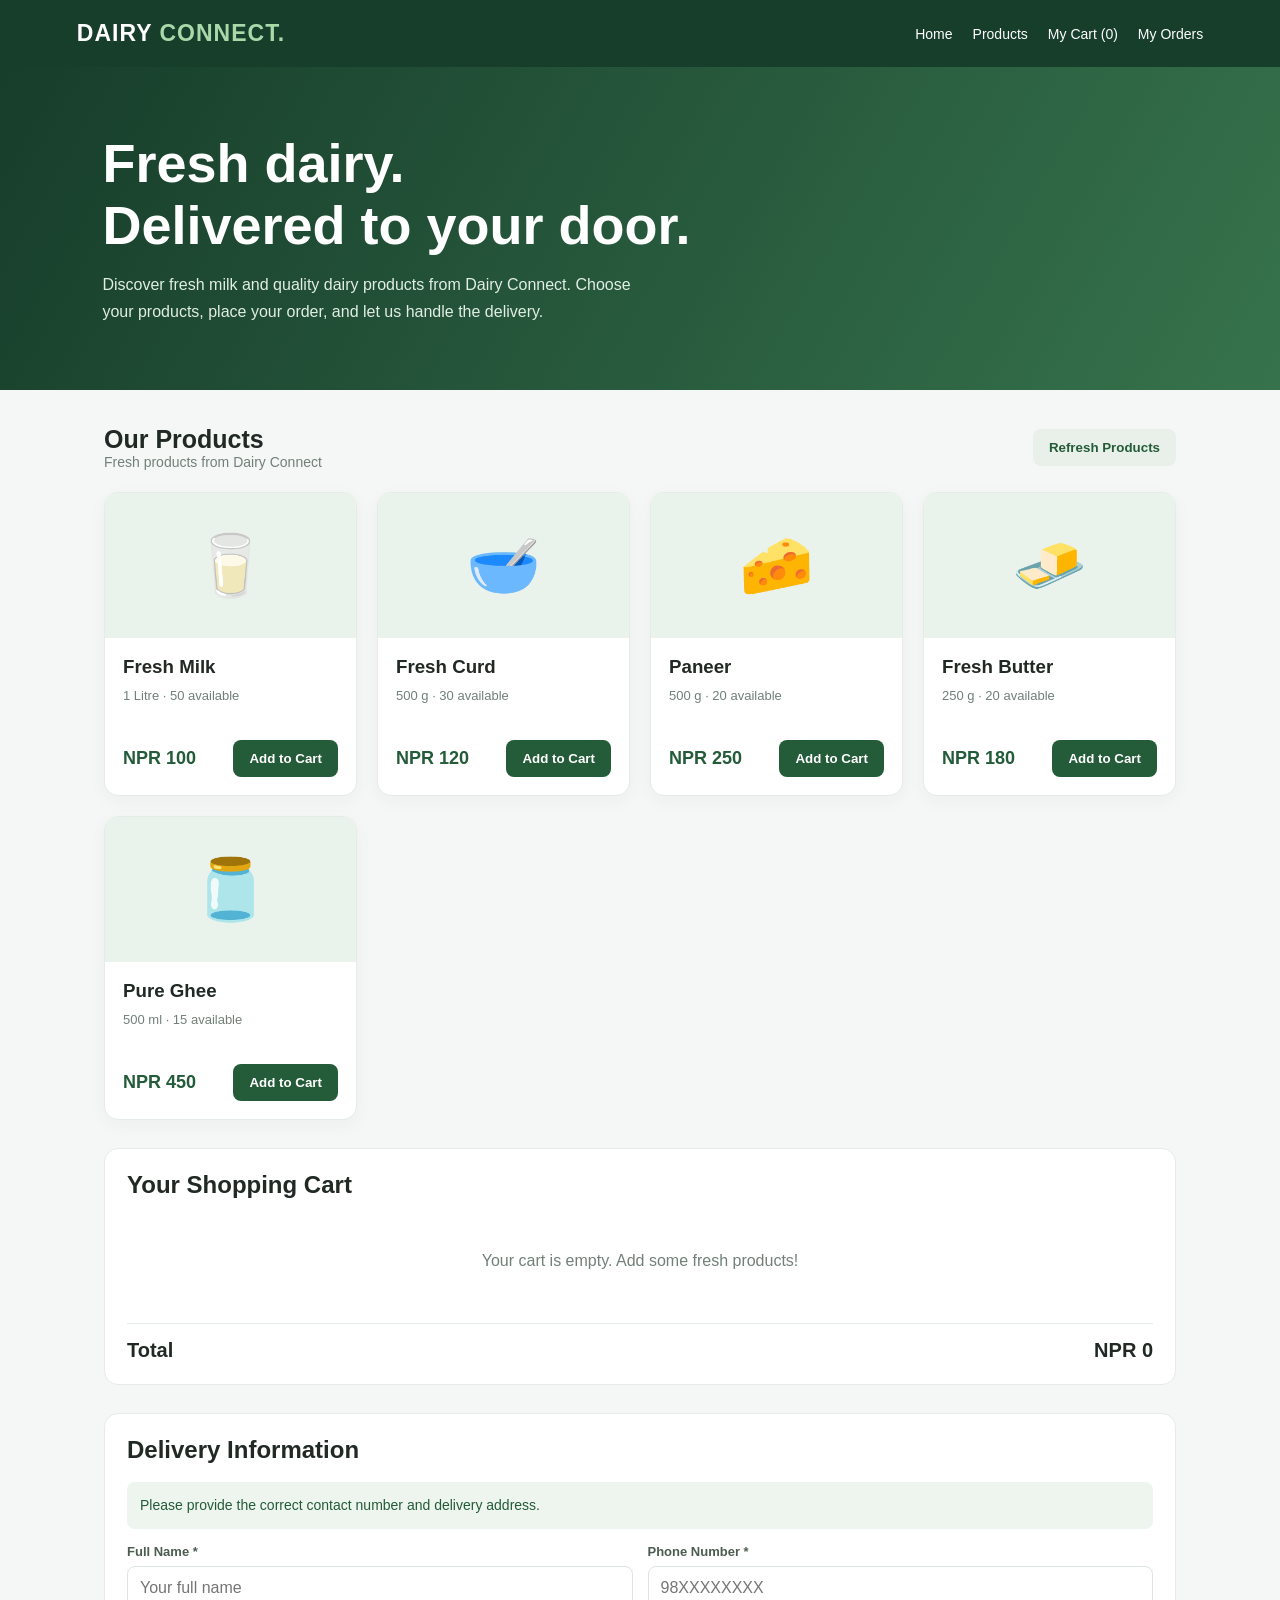
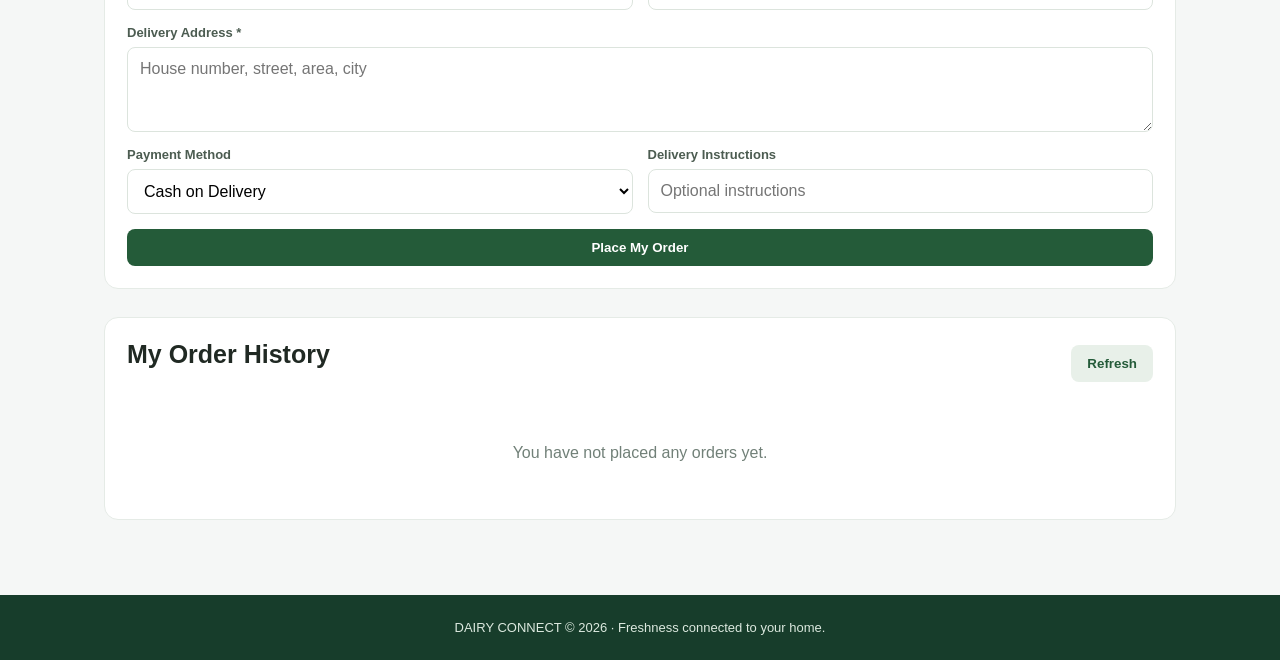
==== customer.html @ a26a4f65 "Add files via upload" ====
<!DOCTYPE html>
<html lang="en">
<head>
<meta charset="UTF-8">
<meta name="viewport" content="width=device-width, initial-scale=1.0">
<title>Customer Portal | Dairy Connect</title>

<style>
*{margin:0;padding:0;box-sizing:border-box}
body{font-family:Arial,sans-serif;background:#f5f7f6;color:#202923}
header{background:#173d2b;color:white;padding:20px 6%;display:flex;justify-content:space-between;align-items:center;gap:15px;flex-wrap:wrap}
.logo{font-size:23px;font-weight:800;letter-spacing:1px}
.logo span{color:#a9d8a9}
header a{color:white;text-decoration:none}
nav{display:flex;gap:20px;align-items:center;flex-wrap:wrap}
nav a{font-size:14px}
nav a:hover{color:#a9d8a9}
.hero{background:linear-gradient(120deg,#173d2b,#36734c);color:white;padding:65px 8%}
.hero h1{font-size:clamp(32px,5vw,54px);max-width:650px;margin-bottom:15px}
.hero p{max-width:550px;line-height:1.7;color:#e1eee4}
.container{max-width:1200px;margin:auto;padding:35px 5%}
.section-heading{display:flex;justify-content:space-between;align-items:center;gap:15px;margin-bottom:22px;flex-wrap:wrap}
.section-heading h2{font-size:25px}
.muted{color:#718078;font-size:14px}
.products{display:grid;grid-template-columns:repeat(auto-fit,minmax(220px,1fr));gap:20px}
.product{background:white;border:1px solid #e5ebe6;border-radius:14px;overflow:hidden;box-shadow:0 5px 18px #163c2b0a}
.product-visual{height:145px;background:#eaf3eb;display:flex;align-items:center;justify-content:center;font-size:60px}
.product-info{padding:18px}
.product-info h3{margin-bottom:8px}
.product-info p{font-size:13px;color:#718078;line-height:1.5;min-height:38px}
.product-bottom{display:flex;justify-content:space-between;align-items:center;margin-top:16px;gap:10px}
.price{font-size:18px;font-weight:800;color:#245b39}
button{border:0;border-radius:8px;padding:11px 16px;background:#245b39;color:white;font-weight:700;cursor:pointer}
button:hover{background:#173d2b}
button:disabled{background:#aab5ad;cursor:not-allowed}
.secondary{background:#e8f0e9;color:#245b39}
.secondary:hover{background:#d9e8dc}
.danger{background:#a83d3d}
.danger:hover{background:#852d2d}
.panel{background:white;border:1px solid #e5ebe6;border-radius:14px;padding:22px;margin-top:28px}
.panel h2{margin-bottom:18px}
.cart-row{display:flex;justify-content:space-between;align-items:center;gap:12px;padding:14px 0;border-bottom:1px solid #edf0ed;flex-wrap:wrap}
.cart-row:last-child{border-bottom:0}
.cart-actions{display:flex;align-items:center;gap:9px}
.cart-actions button{padding:6px 11px}
.total{display:flex;justify-content:space-between;font-size:20px;font-weight:800;margin-top:18px;padding-top:15px;border-top:1px solid #e5ebe6}
form{display:grid;grid-template-columns:repeat(2,minmax(0,1fr));gap:15px}
.field{display:flex;flex-direction:column;gap:7px}
.field.full{grid-column:1/-1}
label{font-size:13px;font-weight:700;color:#4c5c51}
input,textarea,select{width:100%;padding:12px;border:1px solid #dce4dd;border-radius:8px;font:inherit;background:white}
textarea{min-height:85px;resize:vertical}
form button{grid-column:1/-1}
.order{border:1px solid #e5ebe6;border-radius:10px;padding:16px;margin-top:12px}
.order-top{display:flex;justify-content:space-between;gap:10px;flex-wrap:wrap}
.status{background:#fff2d8;color:#805900;border-radius:20px;padding:5px 10px;font-size:12px;font-weight:700}
.empty{text-align:center;padding:35px;color:#718078}
.notice{padding:13px;border-radius:8px;background:#edf5ee;color:#245b39;font-size:14px;margin-bottom:15px;line-height:1.5}
footer{background:#173d2b;color:#dce9df;padding:25px 6%;text-align:center;margin-top:40px;font-size:13px}
@media(max-width:600px){
header{padding:18px 5%}
nav{gap:12px}
.hero{padding:45px 6%}
.container{padding:28px 5%}
form{grid-template-columns:1fr}
.field.full{grid-column:auto}
form button{grid-column:auto}
}
</style>
</head>

<body>

<header>
    <div class="logo">DAIRY <span>CONNECT.</span></div>
    <nav>
        <a href="./index.html">Home</a>
        <a href="#products">Products</a>
        <a href="#cart">My Cart (<span id="cartCount">0</span>)</a>
        <a href="#orders">My Orders</a>
    </nav>
</header>

<section class="hero">
    <h1>Fresh dairy.<br>Delivered to your door.</h1>
    <p>Discover fresh milk and quality dairy products from Dairy Connect. Choose your products, place your order, and let us handle the delivery.</p>
</section>

<main class="container">

    <section id="products">
        <div class="section-heading">
            <div>
                <h2>Our Products</h2>
                <p class="muted">Fresh products from Dairy Connect</p>
            </div>
            <button class="secondary" onclick="loadProducts()">Refresh Products</button>
        </div>

        <div id="productList" class="products"></div>
    </section>

    <section class="panel" id="cart">
        <h2>Your Shopping Cart</h2>
        <div id="cartItems"></div>
        <div class="total">
            <span>Total</span>
            <span id="cartTotal">NPR 0</span>
        </div>
    </section>

    <section class="panel" id="checkout">
        <h2>Delivery Information</h2>
        <div class="notice">Please provide the correct contact number and delivery address.</div>

        <form id="checkoutForm">
            <div class="field">
                <label for="customerName">Full Name *</label>
                <input id="customerName" required placeholder="Your full name">
            </div>

            <div class="field">
                <label for="phone">Phone Number *</label>
                <input id="phone" required type="tel" placeholder="98XXXXXXXX">
            </div>

            <div class="field full">
                <label for="address">Delivery Address *</label>
                <textarea id="address" required placeholder="House number, street, area, city"></textarea>
            </div>

            <div class="field">
                <label for="payment">Payment Method</label>
                <select id="payment">
                    <option value="Cash on Delivery">Cash on Delivery</option>
                    <option value="Online Payment (Demo)">Online Payment (Demo)</option>
                </select>
            </div>

            <div class="field">
                <label for="notes">Delivery Instructions</label>
                <input id="notes" placeholder="Optional instructions">
            </div>

            <button type="submit">Place My Order</button>
        </form>
    </section>

    <section class="panel" id="orders">
        <div class="section-heading">
            <h2>My Order History</h2>
            <button class="secondary" onclick="renderOrders()">Refresh</button>
        </div>
        <div id="orderHistory"></div>
    </section>

</main>

<footer>
    DAIRY CONNECT © 2026 · Freshness connected to your home.
</footer>

<script>
const PRODUCT_KEY = "dc_company_products";
const COMPANY_ORDER_KEY = "dc_company_orders";
const CUSTOMER_ORDER_KEY = "dc_customer_orders";

let products = [];
let cart = [];

const sampleProducts = [
    {id:"DEMO-001",name:"Fresh Milk",price:100,stock:50,unit:"1 Litre",emoji:"🥛"},
    {id:"DEMO-002",name:"Fresh Curd",price:120,stock:30,unit:"500 g",emoji:"🥣"},
    {id:"DEMO-003",name:"Paneer",price:250,stock:20,unit:"500 g",emoji:"🧀"},
    {id:"DEMO-004",name:"Fresh Butter",price:180,stock:20,unit:"250 g",emoji:"🧈"},
    {id:"DEMO-005",name:"Pure Ghee",price:450,stock:15,unit:"500 ml",emoji:"🫙"}
];

function readStorage(key, fallback=[]) {
    try {
        const value = JSON.parse(localStorage.getItem(key));
        return Array.isArray(value) ? value : fallback;
    } catch {
        return fallback;
    }
}

function money(value) {
    return "NPR " + Number(value || 0).toLocaleString("en-IN");
}

function getProductDetails(product) {
    return {
        id: String(product.id ?? product.productId ?? product.name),
        name: product.name ?? product.productName ?? product.title ?? "Dairy Product",
        price: Number(product.price ?? product.sellingPrice ?? 0),
        stock: Number(product.stock ?? product.quantity ?? product.availableStock ?? 0),
        unit: product.unit ?? product.size ?? "Per unit",
        emoji: product.emoji ?? "🥛"
    };
}

function loadProducts() {
    const companyProducts = readStorage(PRODUCT_KEY, []);
    products = companyProducts.length
        ? companyProducts.map(getProductDetails)
        : sampleProducts;

    renderProducts();
}

function renderProducts() {
    const container = document.getElementById("productList");

    if (!products.length) {
        container.innerHTML = '<div class="empty">No products are currently available.</div>';
        return;
    }

    container.innerHTML = products.map(product => `
        <article class="product">
            <div class="product-visual">${product.emoji}</div>
            <div class="product-info">
                <h3>${escapeHTML(product.name)}</h3>
                <p>${escapeHTML(product.unit)} · ${product.stock} available</p>
                <div class="product-bottom">
                    <span class="price">${money(product.price)}</span>
                    <button onclick="addToCart('${escapeJS(product.id)}')"
                        ${product.stock <= 0 ? "disabled" : ""}>
                        ${product.stock <= 0 ? "Out of Stock" : "Add to Cart"}
                    </button>
                </div>
            </div>
        </article>
    `).join("");
}

function addToCart(id) {
    const product = products.find(item => item.id === id);
    if (!product || product.stock <= 0) return;

    const existing = cart.find(item => item.id === id);

    if (existing) {
        if (existing.quantity >= product.stock) {
            alert("You cannot add more than the available stock.");
            return;
        }
        existing.quantity++;
    } else {
        cart.push({...product, quantity:1});
    }

    renderCart();
}

function changeQuantity(id, change) {
    const item = cart.find(product => product.id === id);
    const product = products.find(product => product.id === id);
    if (!item || !product) return;

    item.quantity += change;

    if (item.quantity <= 0) {
        cart = cart.filter(product => product.id !== id);
    } else if (item.quantity > product.stock) {
        item.quantity = product.stock;
        alert("Only " + product.stock + " units are available.");
    }

    renderCart();
}

function renderCart() {
    const container = document.getElementById("cartItems");
    const count = cart.reduce((sum,item) => sum + item.quantity, 0);
    const total = cart.reduce((sum,item) => sum + item.price * item.quantity, 0);

    document.getElementById("cartCount").textContent = count;
    document.getElementById("cartTotal").textContent = money(total);

    if (!cart.length) {
        container.innerHTML = '<div class="empty">Your cart is empty. Add some fresh products!</div>';
        return;
    }

    container.innerHTML = cart.map(item => `
        <div class="cart-row">
            <div>
                <strong>${escapeHTML(item.name)}</strong>
                <div class="muted">${money(item.price)} each</div>
            </div>
            <div class="cart-actions">
                <button class="secondary" onclick="changeQuantity('${escapeJS(item.id)}',-1)">−</button>
                <strong>${item.quantity}</strong>
                <button class="secondary" onclick="changeQuantity('${escapeJS(item.id)}',1)">+</button>
                <strong>${money(item.price * item.quantity)}</strong>
            </div>
        </div>
    `).join("");
}

function placeOrder(event) {
    event.preventDefault();

    if (!cart.length) {
        alert("Your cart is empty. Please add a product first.");
        return;
    }

    const name = document.getElementById("customerName").value.trim();
    const phone = document.getElementById("phone").value.trim();
    const address = document.getElementById("address").value.trim();
    const payment = document.getElementById("payment").value;
    const notes = document.getElementById("notes").value.trim();

    if (!name || !phone || !address) {
        alert("Please complete your delivery information.");
        return;
    }

    // Check stock again before accepting the order.
    const latestProducts = readStorage(PRODUCT_KEY, []);

    if (latestProducts.length) {
        for (const item of cart) {
            const latest = latestProducts.find(p =>
                String(p.id ?? p.productId ?? p.name) === item.id
            );

            const available = Number(
                latest?.stock ?? latest?.quantity ?? latest?.availableStock ?? 0
            );

            if (!latest || available < item.quantity) {
                alert("Sorry, stock has changed for " + item.name + ". Please refresh products.");
                loadProducts();
                return;
            }
        }
    }

    const orderNumber = "DC-" + Date.now();
    const date = new Date().toISOString();

    const customerOrders = readStorage(CUSTOMER_ORDER_KEY);
    const companyOrders = readStorage(COMPANY_ORDER_KEY);

    const newOrders = cart.map((item,index) => ({
        id: orderNumber + "-" + (index + 1),
        orderId: orderNumber,
        customer: name,
        phone: phone,
        address: address,
        notes: notes,
        paymentMethod: payment,
        productId: item.id,
        productName: item.name,
        quantity: item.quantity,
        price: item.price,
        total: item.price * item.quantity,
        status: "Pending",
        date: date
    }));

    // Save orders for the customer's order history.
    localStorage.setItem(
        CUSTOMER_ORDER_KEY,
        JSON.stringify([...customerOrders, ...newOrders])
    );

    // Send the same orders to the Company Portal.
    localStorage.setItem(
        COMPANY_ORDER_KEY,
        JSON.stringify([...companyOrders, ...newOrders])
    );

    // Clear cart after successful demo order placement.
    cart = [];
    renderCart();
    renderOrders();
    document.getElementById("checkoutForm").reset();

    alert("Order placed successfully!\nYour order number is " + orderNumber);

    document.getElementById("orders").scrollIntoView({behavior:"smooth"});
}

function renderOrders() {
    const container = document.getElementById("orderHistory");
    const orders = readStorage(CUSTOMER_ORDER_KEY);

    if (!orders.length) {
        container.innerHTML = '<div class="empty">You have not placed any orders yet.</div>';
        return;
    }

    container.innerHTML = [...orders].reverse().map(order => `
        <div class="order">
            <div class="order-top">
                <strong>${escapeHTML(order.productName || "Dairy Product")}</strong>
                <span class="status">${escapeHTML(order.status || "Pending")}</span>
            </div>
            <p class="muted" style="margin-top:9px">
                Order: ${escapeHTML(order.orderId || order.id || "")}
            </p>
            <p style="margin-top:7px">
                Quantity: ${Number(order.quantity || 0)}
                &nbsp; · &nbsp;
                Total: <strong>${money(order.total)}</strong>
            </p>
            <p class="muted" style="margin-top:7px">
                Delivery address: ${escapeHTML(order.address || "")}
            </p>
            <p class="muted" style="margin-top:5px">
                ${order.date ? new Date(order.date).toLocaleString() : ""}
            </p>
        </div>
    `).join("");
}

function escapeHTML(value) {
    return String(value).replace(/[&<>"']/g, character => ({
        "&":"&amp;",
        "<":"&lt;",
        ">":"&gt;",
        '"':"&quot;",
        "'":"&#39;"
    })[character]);
}

function escapeJS(value) {
    return String(value).replace(/\\/g,"\\\\").replace(/'/g,"\\'");
}

document.getElementById("checkoutForm").addEventListener("submit", placeOrder);

loadProducts();
renderCart();
renderOrders();
</script>

</body>
</html>
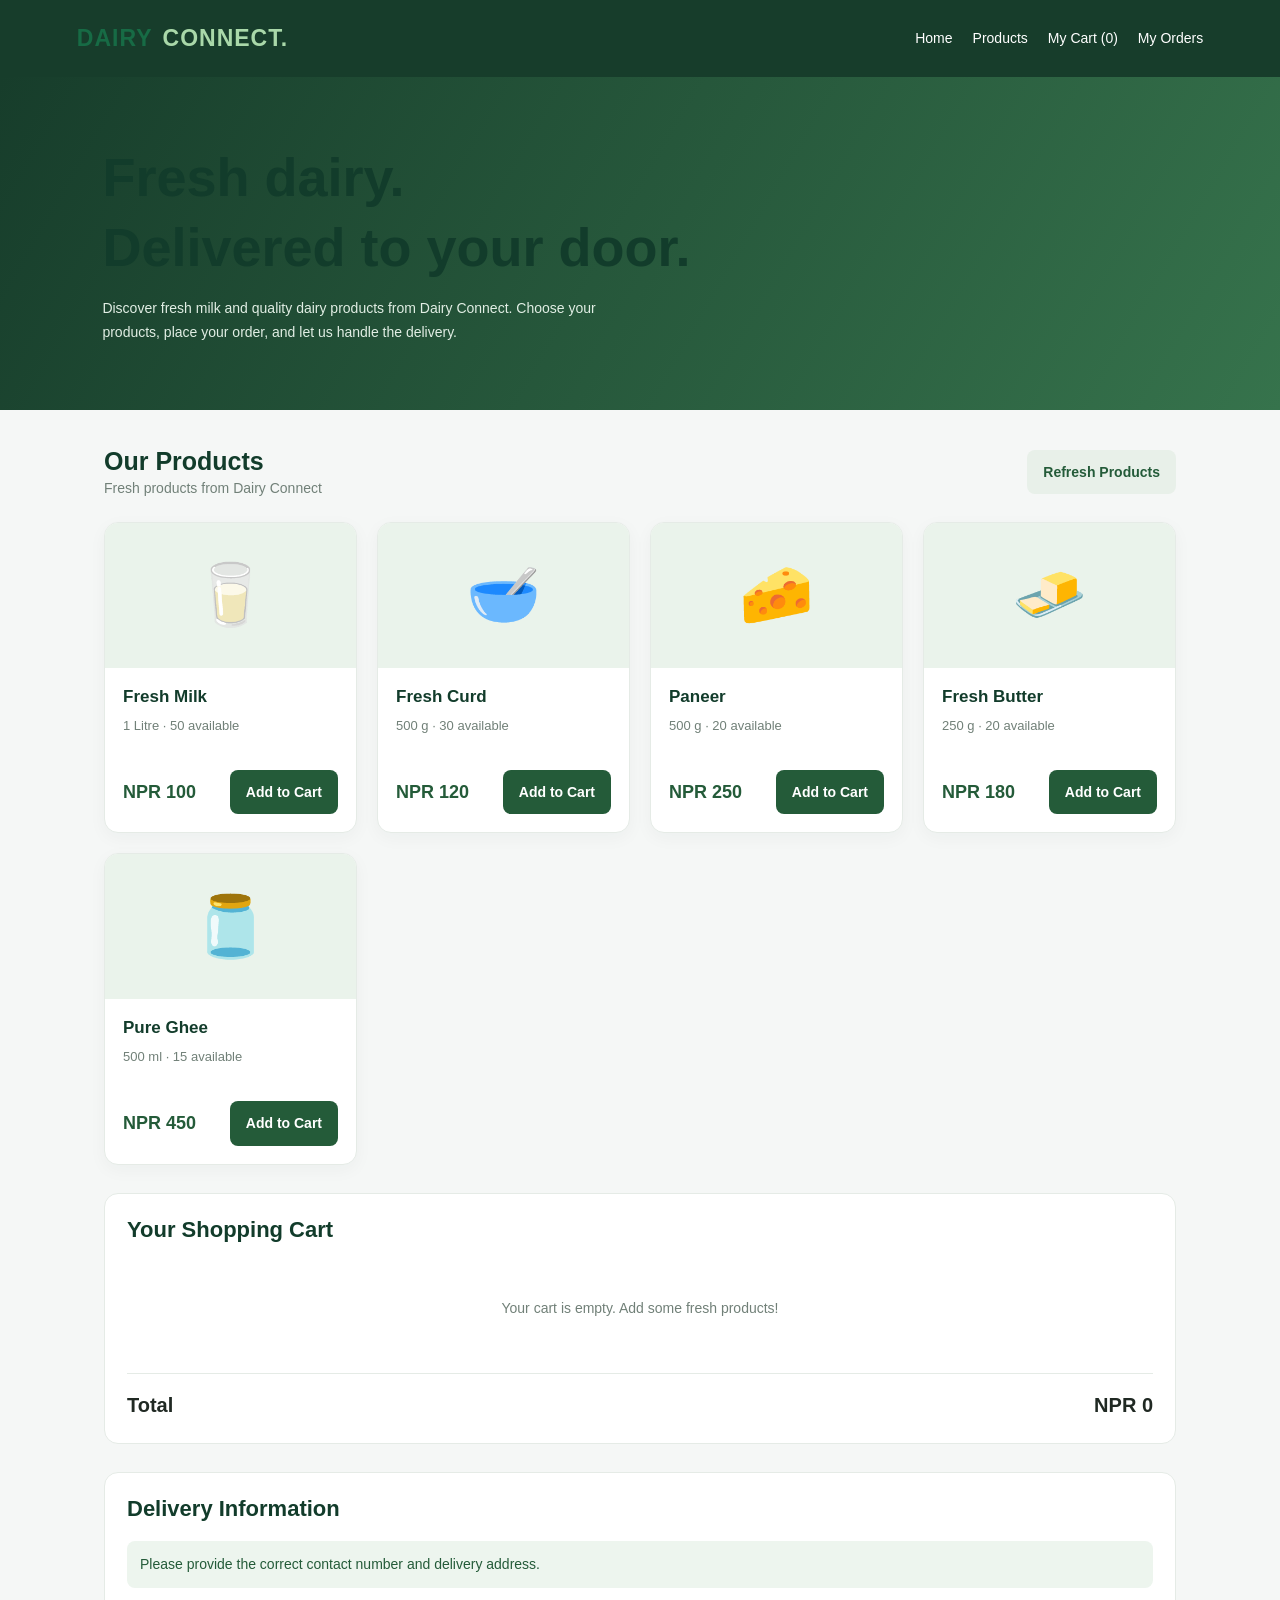
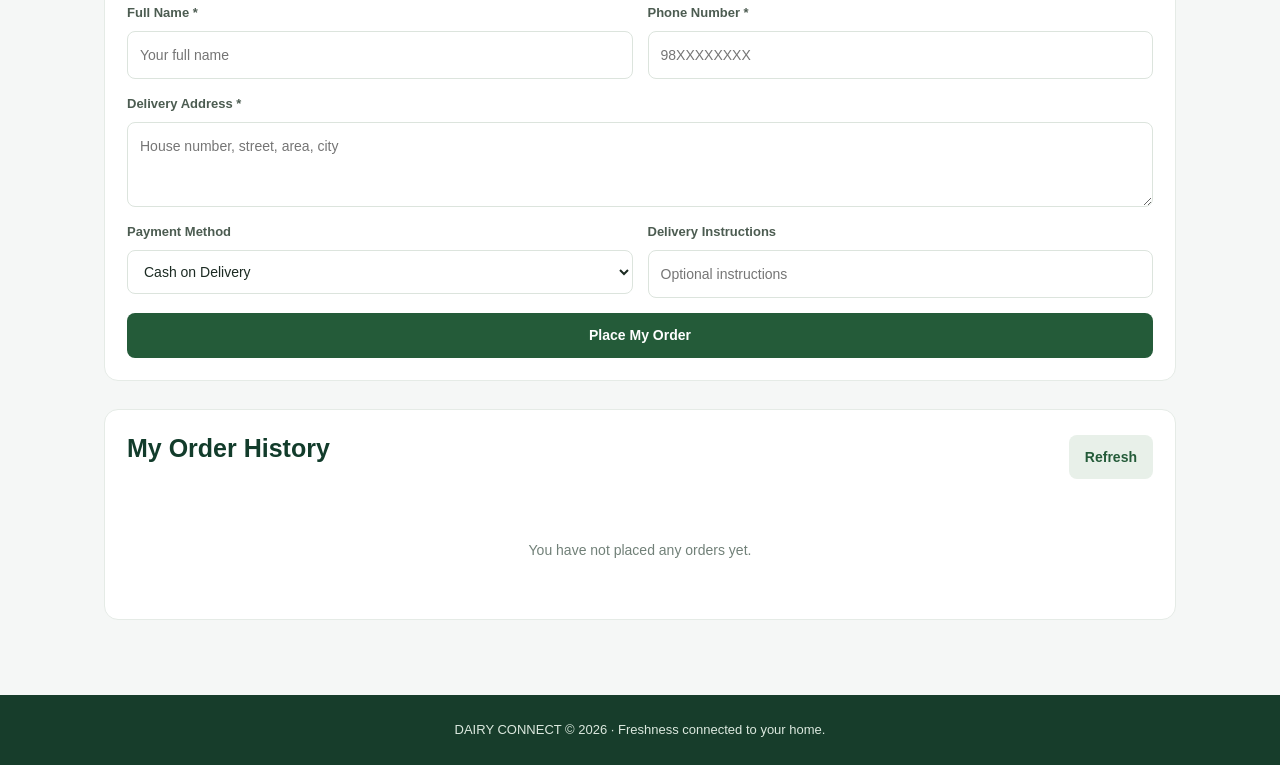
==== commit 3cdf4a81: "Update customer.html" ====
--- a/customer.html
+++ b/customer.html
@@ -2,6 +2,7 @@
 <!DOCTYPE html>
 <html lang="en">
 <head>
+    <link rel="stylesheet" href="style.css">
 <meta charset="UTF-8">
 <meta name="viewport" content="width=device-width, initial-scale=1.0">
 <title>Customer Portal | Dairy Connect</title>
--- a/style.css
+++ b/style.css
@@ -0,0 +1,502 @@
+
+/* =====================================
+   DAIRY CONNECT — SHARED DESIGN SYSTEM
+   ===================================== */
+
+:root {
+    --green: #176b45;
+    --green-dark: #123c2b;
+    --green-light: #e8f4ed;
+    --green-hover: #125638;
+
+    --background: #f5f8f6;
+    --surface: #ffffff;
+    --border: #e5ebe7;
+
+    --text: #1c2b23;
+    --muted: #78877e;
+
+    --danger: #dc4545;
+    --warning: #e9a23b;
+    --success: #21965b;
+    --blue: #3979c9;
+
+    --radius: 12px;
+    --shadow: 0 4px 18px rgba(18, 60, 43, 0.06);
+}
+
+/* RESET */
+* {
+    box-sizing: border-box;
+    margin: 0;
+    padding: 0;
+}
+
+html {
+    scroll-behavior: smooth;
+}
+
+body {
+    font-family: Inter, Arial, sans-serif;
+    background: var(--background);
+    color: var(--text);
+    line-height: 1.6;
+    font-size: 14px;
+}
+
+button,
+input,
+select,
+textarea {
+    font: inherit;
+}
+
+button {
+    cursor: pointer;
+}
+
+a {
+    color: inherit;
+    text-decoration: none;
+}
+
+img {
+    max-width: 100%;
+}
+
+/* TYPOGRAPHY */
+h1, h2, h3, h4 {
+    color: var(--green-dark);
+    line-height: 1.3;
+    font-weight: 700;
+}
+
+h1 { font-size: 28px; }
+h2 { font-size: 22px; }
+h3 { font-size: 17px; }
+h4 { font-size: 15px; }
+
+p {
+    color: var(--muted);
+}
+
+/* COMMON LAYOUT */
+.container {
+    width: min(1200px, 94%);
+    margin: auto;
+}
+
+.page-content {
+    padding: 28px;
+}
+
+.page-header {
+    display: flex;
+    justify-content: space-between;
+    align-items: center;
+    flex-wrap: wrap;
+    gap: 16px;
+    margin-bottom: 25px;
+}
+
+.page-header p {
+    margin-top: 5px;
+}
+
+/* BRAND */
+.logo,
+.brand {
+    display: flex;
+    align-items: center;
+    gap: 10px;
+    color: var(--green);
+    font-size: 20px;
+    font-weight: 800;
+}
+
+.logo-icon {
+    width: 40px;
+    height: 40px;
+    display: grid;
+    place-items: center;
+    background: var(--green-light);
+    border-radius: 12px;
+}
+
+/* BUTTONS */
+.btn {
+    display: inline-flex;
+    align-items: center;
+    justify-content: center;
+    gap: 8px;
+    padding: 10px 17px;
+    border: 1px solid transparent;
+    border-radius: 9px;
+    background: var(--green);
+    color: white;
+    font-weight: 600;
+    transition: .2s ease;
+}
+
+.btn:hover {
+    background: var(--green-hover);
+    transform: translateY(-1px);
+}
+
+.btn-secondary {
+    background: white;
+    color: var(--green);
+    border-color: var(--border);
+}
+
+.btn-secondary:hover {
+    background: var(--green-light);
+}
+
+.btn-danger {
+    background: var(--danger);
+}
+
+.btn-success {
+    background: var(--success);
+}
+
+.btn-sm {
+    padding: 6px 11px;
+    font-size: 12px;
+}
+
+/* CARDS */
+.card {
+    background: var(--surface);
+    border: 1px solid var(--border);
+    border-radius: var(--radius);
+    padding: 22px;
+    box-shadow: var(--shadow);
+}
+
+.card-header {
+    display: flex;
+    align-items: center;
+    justify-content: space-between;
+    gap: 12px;
+    margin-bottom: 18px;
+}
+
+/* DASHBOARD STATS */
+.stats-grid {
+    display: grid;
+    grid-template-columns: repeat(4, 1fr);
+    gap: 18px;
+    margin-bottom: 24px;
+}
+
+.stat-card {
+    background: white;
+    border: 1px solid var(--border);
+    border-radius: var(--radius);
+    padding: 20px;
+    box-shadow: var(--shadow);
+}
+
+.stat-card .stat-label {
+    color: var(--muted);
+    font-size: 13px;
+}
+
+.stat-card .stat-value {
+    font-size: 27px;
+    font-weight: 800;
+    color: var(--green-dark);
+    margin-top: 8px;
+}
+
+.stat-card .stat-icon {
+    width: 42px;
+    height: 42px;
+    display: grid;
+    place-items: center;
+    background: var(--green-light);
+    color: var(--green);
+    border-radius: 10px;
+}
+
+/* FORMS */
+.form-group {
+    margin-bottom: 17px;
+}
+
+.form-group label {
+    display: block;
+    margin-bottom: 7px;
+    font-weight: 600;
+    color: var(--text);
+}
+
+input,
+select,
+textarea {
+    width: 100%;
+    padding: 11px 13px;
+    border: 1px solid var(--border);
+    border-radius: 8px;
+    background: white;
+    color: var(--text);
+    outline: none;
+    transition: .2s;
+}
+
+input:focus,
+select:focus,
+textarea:focus {
+    border-color: var(--green);
+    box-shadow: 0 0 0 3px rgba(23, 107, 69, .1);
+}
+
+textarea {
+    resize: vertical;
+    min-height: 90px;
+}
+
+/* TABLES */
+.table-wrapper {
+    width: 100%;
+    overflow-x: auto;
+    background: white;
+    border-radius: var(--radius);
+}
+
+table {
+    width: 100%;
+    border-collapse: collapse;
+    min-width: 600px;
+}
+
+th, td {
+    padding: 14px 16px;
+    text-align: left;
+    border-bottom: 1px solid var(--border);
+}
+
+th {
+    background: #f7faf8;
+    color: var(--muted);
+    font-size: 12px;
+    font-weight: 700;
+    text-transform: uppercase;
+}
+
+tbody tr:hover {
+    background: #fafcfb;
+}
+
+/* STATUS BADGES */
+.badge,
+.status {
+    display: inline-block;
+    padding: 5px 10px;
+    border-radius: 20px;
+    font-size: 11px;
+    font-weight: 700;
+    background: var(--green-light);
+    color: var(--green);
+}
+
+.badge-pending {
+    background: #fff4dc;
+    color: #a66b0b;
+}
+
+.badge-success {
+    background: #e4f5eb;
+    color: #16814b;
+}
+
+.badge-danger {
+    background: #fdeaea;
+    color: #c63838;
+}
+
+.badge-info {
+    background: #e8f1ff;
+    color: #2865a8;
+}
+
+/* SEARCH */
+.search-box {
+    position: relative;
+    max-width: 320px;
+}
+
+.search-box input {
+    padding-left: 38px;
+}
+
+/* GRID */
+.grid-2 {
+    display: grid;
+    grid-template-columns: repeat(2, 1fr);
+    gap: 20px;
+}
+
+.grid-3 {
+    display: grid;
+    grid-template-columns: repeat(3, 1fr);
+    gap: 20px;
+}
+
+/* SIDEBAR */
+.sidebar {
+    width: 250px;
+    min-height: 100vh;
+    background: var(--green-dark);
+    color: white;
+    padding: 24px 16px;
+}
+
+.sidebar a {
+    display: flex;
+    align-items: center;
+    gap: 12px;
+    padding: 12px 14px;
+    margin: 5px 0;
+    color: rgba(255,255,255,.8);
+    border-radius: 8px;
+    transition: .2s;
+}
+
+.sidebar a:hover,
+.sidebar a.active {
+    background: rgba(255,255,255,.13);
+    color: white;
+}
+
+.sidebar .logo {
+    color: white;
+    margin-bottom: 30px;
+}
+
+/* TOPBAR */
+.topbar {
+    min-height: 70px;
+    display: flex;
+    justify-content: space-between;
+    align-items: center;
+    gap: 15px;
+    padding: 15px 25px;
+    background: white;
+    border-bottom: 1px solid var(--border);
+}
+
+/* MODALS */
+.modal {
+    position: fixed;
+    inset: 0;
+    z-index: 1000;
+    display: none;
+    align-items: center;
+    justify-content: center;
+    padding: 20px;
+    background: rgba(0,0,0,.45);
+}
+
+.modal.active,
+.modal.show {
+    display: flex;
+}
+
+.modal-content {
+    width: min(500px, 100%);
+    max-height: 90vh;
+    overflow-y: auto;
+    padding: 25px;
+    border-radius: 14px;
+    background: white;
+    box-shadow: 0 15px 50px rgba(0,0,0,.15);
+}
+
+/* EMPTY STATES */
+.empty-state {
+    text-align: center;
+    padding: 45px 20px;
+    color: var(--muted);
+}
+
+.empty-state h3 {
+    margin-bottom: 8px;
+}
+
+/* DIVIDERS */
+hr {
+    border: 0;
+    border-top: 1px solid var(--border);
+    margin: 18px 0;
+}
+
+/* UTILITY CLASSES */
+.text-green { color: var(--green); }
+.text-muted { color: var(--muted); }
+.text-danger { color: var(--danger); }
+.text-center { text-align: center; }
+.text-right { text-align: right; }
+
+.mt-1 { margin-top: 8px; }
+.mt-2 { margin-top: 16px; }
+.mt-3 { margin-top: 24px; }
+.mb-1 { margin-bottom: 8px; }
+.mb-2 { margin-bottom: 16px; }
+
+.flex {
+    display: flex;
+    align-items: center;
+    gap: 12px;
+}
+
+.flex-between {
+    display: flex;
+    justify-content: space-between;
+    align-items: center;
+    gap: 12px;
+}
+
+.hidden {
+    display: none !important;
+}
+
+/* RESPONSIVE */
+@media (max-width: 1000px) {
+    .stats-grid {
+        grid-template-columns: repeat(2, 1fr);
+    }
+
+    .grid-3 {
+        grid-template-columns: repeat(2, 1fr);
+    }
+}
+
+@media (max-width: 700px) {
+    h1 { font-size: 23px; }
+
+    .page-content {
+        padding: 16px;
+    }
+
+    .sidebar {
+        width: 100%;
+        min-height: auto;
+    }
+
+    .stats-grid,
+    .grid-2,
+    .grid-3 {
+        grid-template-columns: 1fr;
+    }
+
+    .topbar {
+        padding: 13px 16px;
+    }
+
+    .page-header {
+        align-items: flex-start;
+    }
+}
